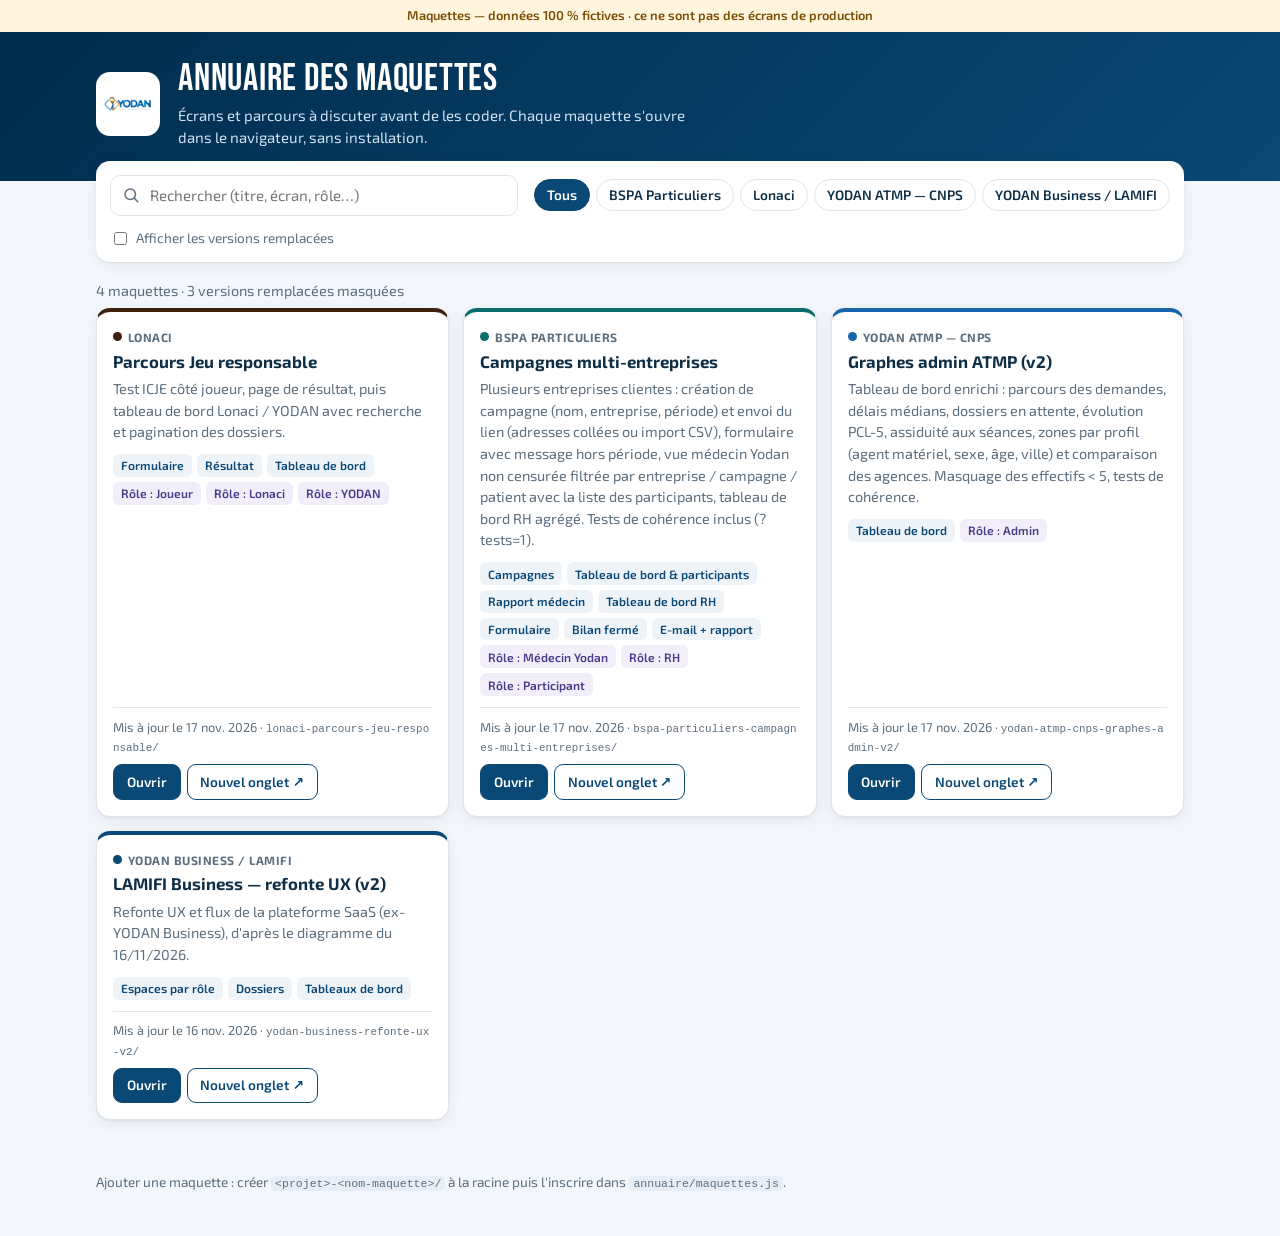
==== index.html @ f6413a4a "maj" ====
<!doctype html>
<html lang="fr">
<head>
  <meta charset="utf-8">
  <meta name="viewport" content="width=device-width, initial-scale=1">
  <title>Annuaire des maquettes YODAN</title>
  <meta name="robots" content="noindex">
  <link rel="preconnect" href="https://fonts.googleapis.com">
  <link rel="preconnect" href="https://fonts.gstatic.com" crossorigin>
  <link rel="stylesheet" href="https://fonts.googleapis.com/css2?family=Bebas+Neue&family=Exo+2:wght@400;500;600;700&display=swap">
  <link rel="stylesheet" href="annuaire/styles.css?v=2">
</head>
<body>
  <p class="banner">Maquettes — données 100 % fictives · ce ne sont pas des écrans de production</p>

  <header class="hero">
    <div class="wrap hero-in">
      <img src="annuaire/logo-yodan.png?v=1" alt="YODAN" class="logo">
      <div>
        <h1>Annuaire des maquettes</h1>
        <p class="lead">Écrans et parcours à discuter avant de les coder. Chaque maquette s'ouvre dans le navigateur, sans installation.</p>
      </div>
    </div>
  </header>

  <main class="wrap">
    <section class="tools" aria-label="Filtres">
      <label class="search">
        <span class="sr-only">Rechercher une maquette</span>
        <svg viewBox="0 0 24 24" aria-hidden="true"><circle cx="11" cy="11" r="7"/><line x1="16.5" y1="16.5" x2="21" y2="21"/></svg>
        <input type="search" id="q" placeholder="Rechercher (titre, écran, rôle…)" autocomplete="off">
      </label>
      <div class="chips" id="chips" role="group" aria-label="Filtrer par projet"></div>
      <label class="toggle">
        <input type="checkbox" id="show-old">
        <span>Afficher les versions remplacées</span>
      </label>
    </section>

    <p class="count" id="count" aria-live="polite"></p>
    <div id="list"></div>
  </main>

  <footer class="wrap foot">
    <p>Ajouter une maquette : créer <code>&lt;projet&gt;-&lt;nom-maquette&gt;/</code> à la racine puis l'inscrire dans <code>annuaire/maquettes.js</code>.</p>
  </footer>

  <script src="annuaire/maquettes.js?v=4"></script>
  <script src="annuaire/app.js?v=2"></script>
</body>
</html>
---- annuaire/styles.css ----
/* Annuaire des maquettes — charte YODAN. */
:root {
  --navy: #002D4D;
  --navy-2: #0A4875;
  --accent: #3C8FCB;
  --bg: #f3f6fa;
  --surface: #ffffff;
  --border: #e1e6ed;
  --text: #0f2f47;
  --muted: #5d6e7d;
  --radius: 14px;
  --shadow: 0 1px 2px rgba(16, 32, 40, .06), 0 4px 16px rgba(16, 32, 40, .06);
  --font-display: "Bebas Neue", "Arial Narrow", sans-serif;
  --font-body: "Exo 2", system-ui, -apple-system, "Segoe UI", Roboto, sans-serif;
}

* { box-sizing: border-box; }
html, body { margin: 0; }
body { font-family: var(--font-body); background: var(--bg); color: var(--text); font-size: 15px; line-height: 1.5; }
button, input { font: inherit; color: inherit; }
code { font-size: .85em; background: #e8eef5; padding: .1em .35em; border-radius: 5px; }
.sr-only { position: absolute; width: 1px; height: 1px; overflow: hidden; clip: rect(0 0 0 0); white-space: nowrap; }
.wrap { max-width: 1120px; margin: 0 auto; padding: 0 16px; }

.banner { margin: 0; padding: .4rem 16px; background: #fff4dc; color: #7a4d00; font-size: .8rem; font-weight: 600; text-align: center; }

.hero { background: linear-gradient(135deg, var(--navy), var(--navy-2)); color: #fff; padding: 28px 0 32px; }
.hero-in { display: flex; align-items: center; gap: 18px; }
.logo { width: 64px; height: 64px; object-fit: contain; background: #fff; border-radius: 14px; padding: 6px; flex-shrink: 0; }
.hero h1 { font-family: var(--font-display); font-weight: 400; font-size: 2.4rem; letter-spacing: .02em; line-height: 1; margin: 0 0 .35rem; }
.lead { margin: 0; color: #cfe3f3; max-width: 60ch; }

.tools { display: flex; flex-wrap: wrap; align-items: center; gap: 12px 16px; margin: -20px 0 0; padding: 14px; background: var(--surface); border-radius: var(--radius); box-shadow: var(--shadow); position: relative; }
.search { display: flex; align-items: center; gap: 8px; flex: 1 1 260px; padding: .45rem .7rem; border: 1px solid var(--border); border-radius: 10px; }
.search:focus-within { border-color: var(--accent); box-shadow: 0 0 0 3px rgba(60, 143, 203, .2); }
.search svg { width: 18px; height: 18px; fill: none; stroke: var(--muted); stroke-width: 2; stroke-linecap: round; flex-shrink: 0; }
.search input { border: 0; outline: 0; width: 100%; background: transparent; }
.chips { display: flex; flex-wrap: wrap; gap: 6px; }
.chip { border: 1px solid var(--border); background: var(--surface); border-radius: 999px; padding: .3rem .75rem; font-size: .85rem; font-weight: 600; cursor: pointer; }
.chip:hover { border-color: var(--accent); }
.chip[aria-pressed="true"] { background: var(--navy-2); border-color: var(--navy-2); color: #fff; }
.chip:focus-visible, .btn:focus-visible { outline: 3px solid var(--accent); outline-offset: 2px; }
.toggle { display: flex; align-items: center; gap: 6px; font-size: .85rem; color: var(--muted); cursor: pointer; }

.count { margin: 18px 0 6px; color: var(--muted); font-size: .9rem; }

.grid { margin: 0 0 28px; }
.card .proj { display: flex; align-items: center; gap: 6px; margin: 0 0 .3rem; font-size: .75rem; font-weight: 700; text-transform: uppercase; letter-spacing: .04em; color: var(--muted); }
.card .proj .dot { width: 9px; height: 9px; border-radius: 50%; background: var(--c, var(--accent)); }

.grid { display: grid; grid-template-columns: repeat(auto-fill, minmax(300px, 1fr)); gap: 14px; }
.card { display: flex; flex-direction: column; background: var(--surface); border: 1px solid var(--border); border-top: 4px solid var(--c, var(--accent)); border-radius: var(--radius); box-shadow: var(--shadow); padding: 16px; }
.card.old { opacity: .75; }
.card h3 { margin: 0 0 .35rem; font-size: 1.05rem; line-height: 1.3; }
.card p { margin: 0 0 .7rem; color: var(--muted); font-size: .9rem; }
.tags { display: flex; flex-wrap: wrap; gap: 5px; margin: 0 0 .7rem; padding: 0; list-style: none; }
.tags li { font-size: .75rem; font-weight: 600; padding: .15rem .5rem; border-radius: 6px; background: #eef3f8; color: var(--navy-2); }
.tags li.role { background: #f1eefa; color: #4a3a8a; }
.flag { display: inline-block; font-size: .72rem; font-weight: 700; padding: .1rem .45rem; border-radius: 6px; margin-right: 4px; vertical-align: middle; }
.flag.ref { background: #e4f6ec; color: #17693b; }
.flag.old { background: #fdecec; color: #a12d2d; }
.meta { margin-top: auto; padding-top: .6rem; border-top: 1px solid var(--border); display: flex; flex-wrap: wrap; align-items: center; justify-content: space-between; gap: 8px; font-size: .8rem; color: var(--muted); }
.meta code { background: transparent; padding: 0; word-break: break-all; }
.actions { display: flex; gap: 6px; }
.btn { display: inline-flex; align-items: center; gap: 4px; padding: .4rem .8rem; border-radius: 9px; font-size: .85rem; font-weight: 600; text-decoration: none; border: 1px solid var(--navy-2); }
.btn.primary { background: var(--navy-2); color: #fff; }
.btn.primary:hover { background: var(--navy); }
.btn.ghost { color: var(--navy-2); background: transparent; }
.btn.ghost:hover { background: #eef3f8; }
.see-v { font-size: .8rem; color: var(--navy-2); }

.empty { padding: 30px; text-align: center; background: var(--surface); border-radius: var(--radius); color: var(--muted); }
.foot { padding-top: 10px; padding-bottom: 30px; color: var(--muted); font-size: .85rem; }

@media (max-width: 600px) {
  .hero-in { align-items: flex-start; }
  .logo { width: 48px; height: 48px; }
  .hero h1 { font-size: 2rem; }
  .grid { grid-template-columns: 1fr; }
}
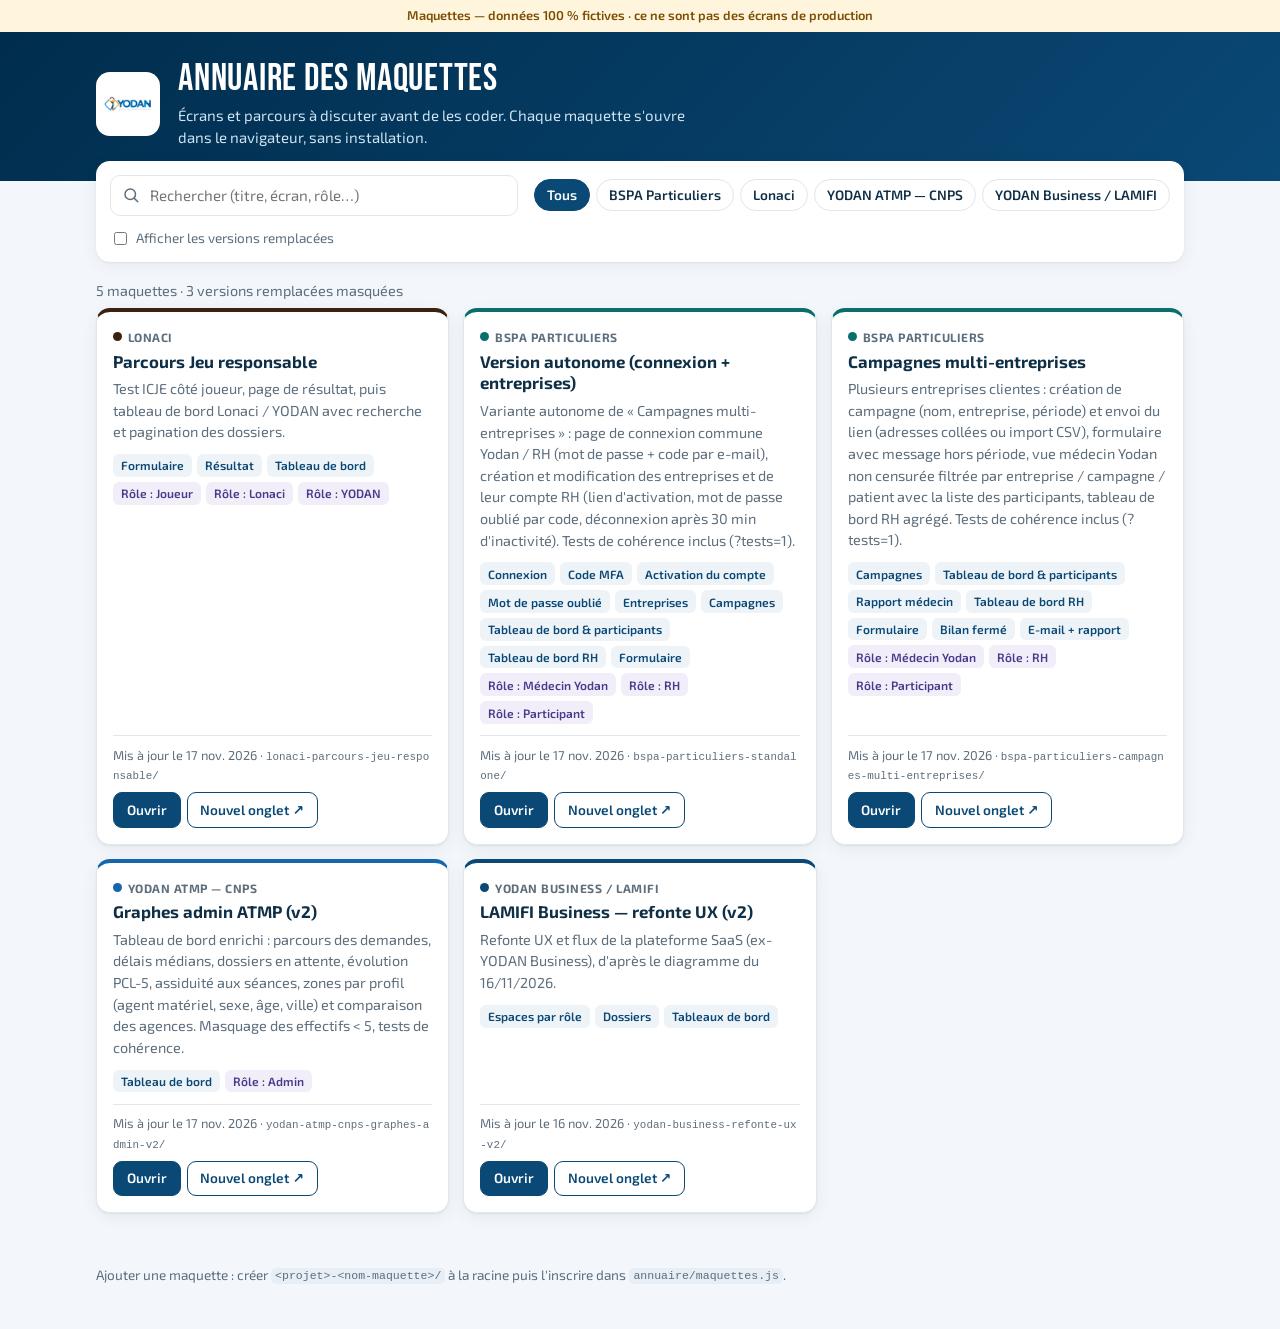
==== commit 785cff29: "maj 3" ====
--- a/index.html
+++ b/index.html
@@ -45,7 +45,7 @@
     <p>Ajouter une maquette : créer <code>&lt;projet&gt;-&lt;nom-maquette&gt;/</code> à la racine puis l'inscrire dans <code>annuaire/maquettes.js</code>.</p>
   </footer>
 
-  <script src="annuaire/maquettes.js?v=4"></script>
+  <script src="annuaire/maquettes.js?v=5"></script>
   <script src="annuaire/app.js?v=2"></script>
 </body>
 </html>
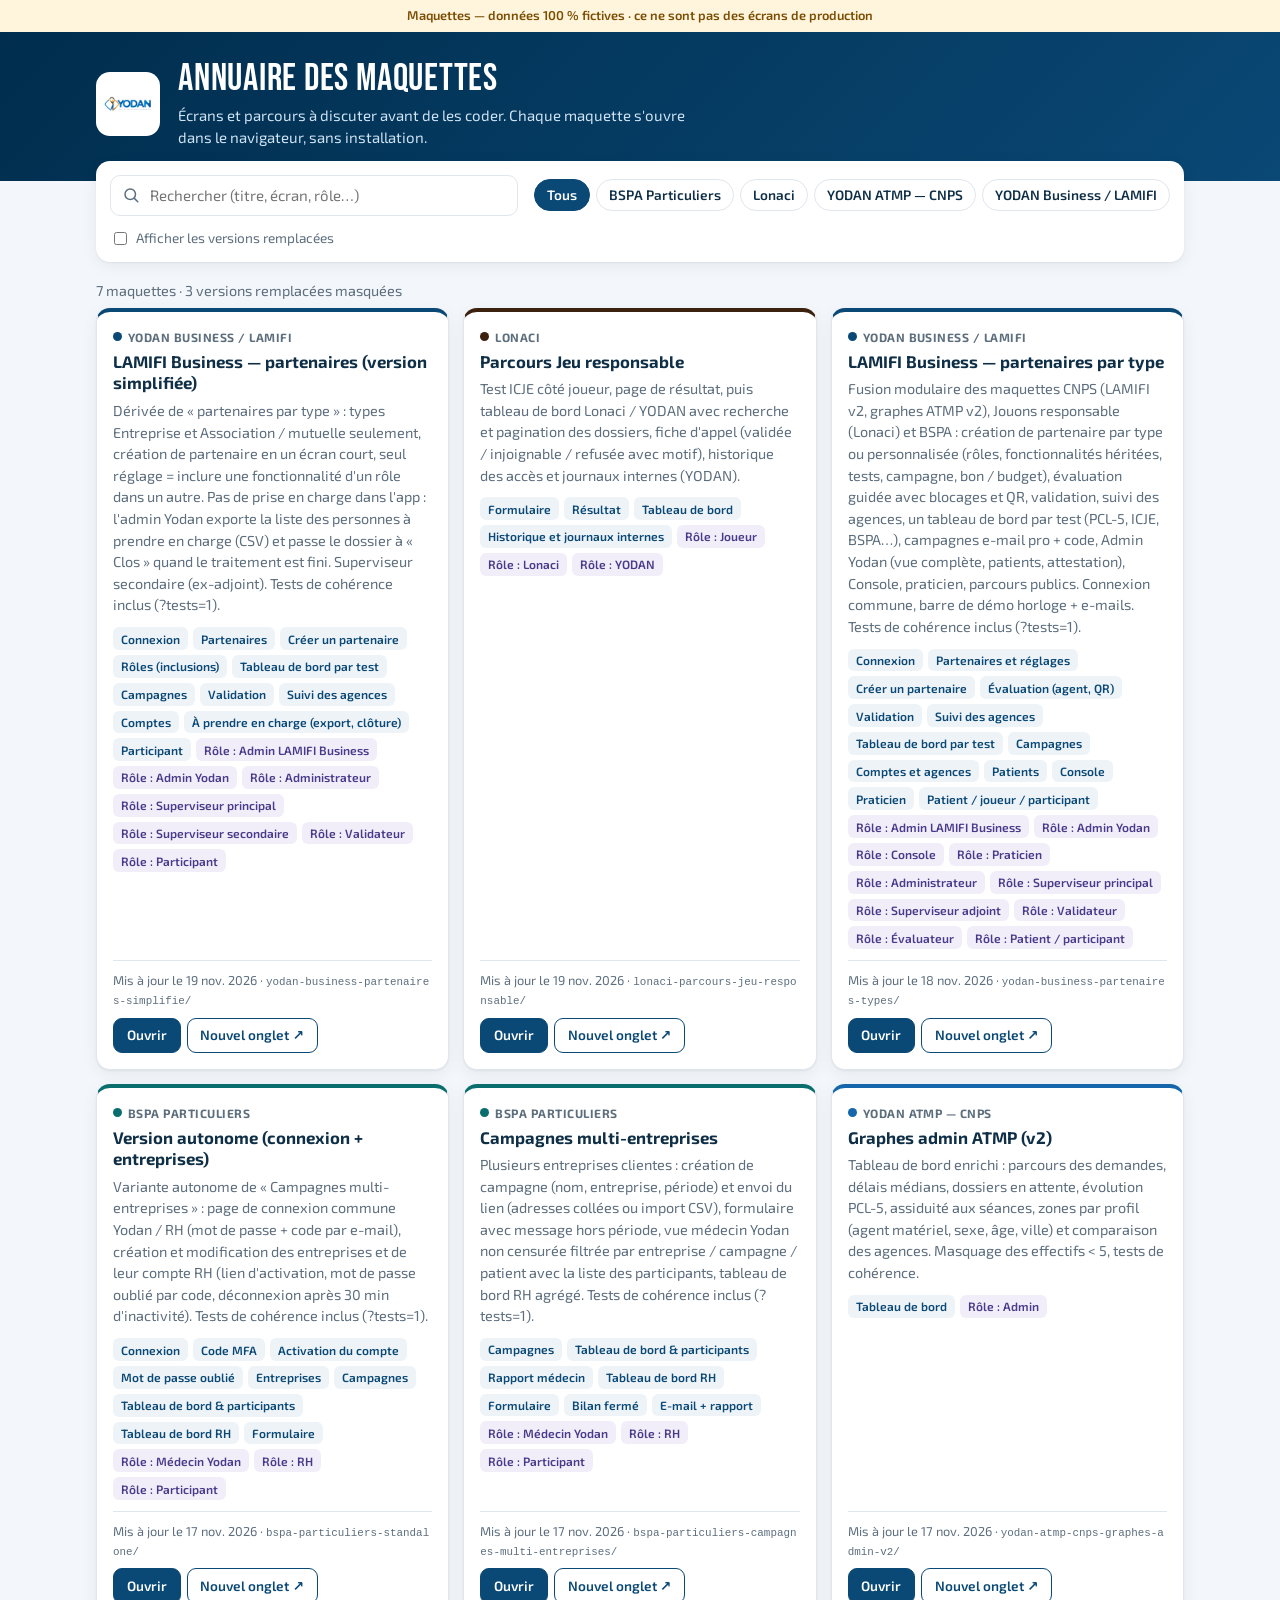
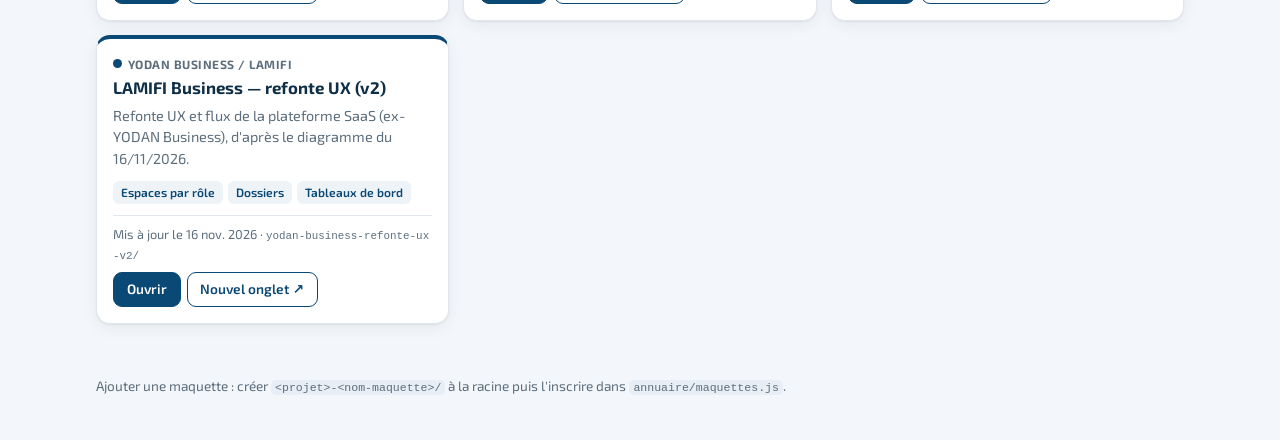
==== commit 9c1fc4bb: "maj 20/11/26" ====
--- a/index.html
+++ b/index.html
@@ -45,7 +45,7 @@
     <p>Ajouter une maquette : créer <code>&lt;projet&gt;-&lt;nom-maquette&gt;/</code> à la racine puis l'inscrire dans <code>annuaire/maquettes.js</code>.</p>
   </footer>
 
-  <script src="annuaire/maquettes.js?v=5"></script>
+  <script src="annuaire/maquettes.js?v=10"></script>
   <script src="annuaire/app.js?v=2"></script>
 </body>
 </html>
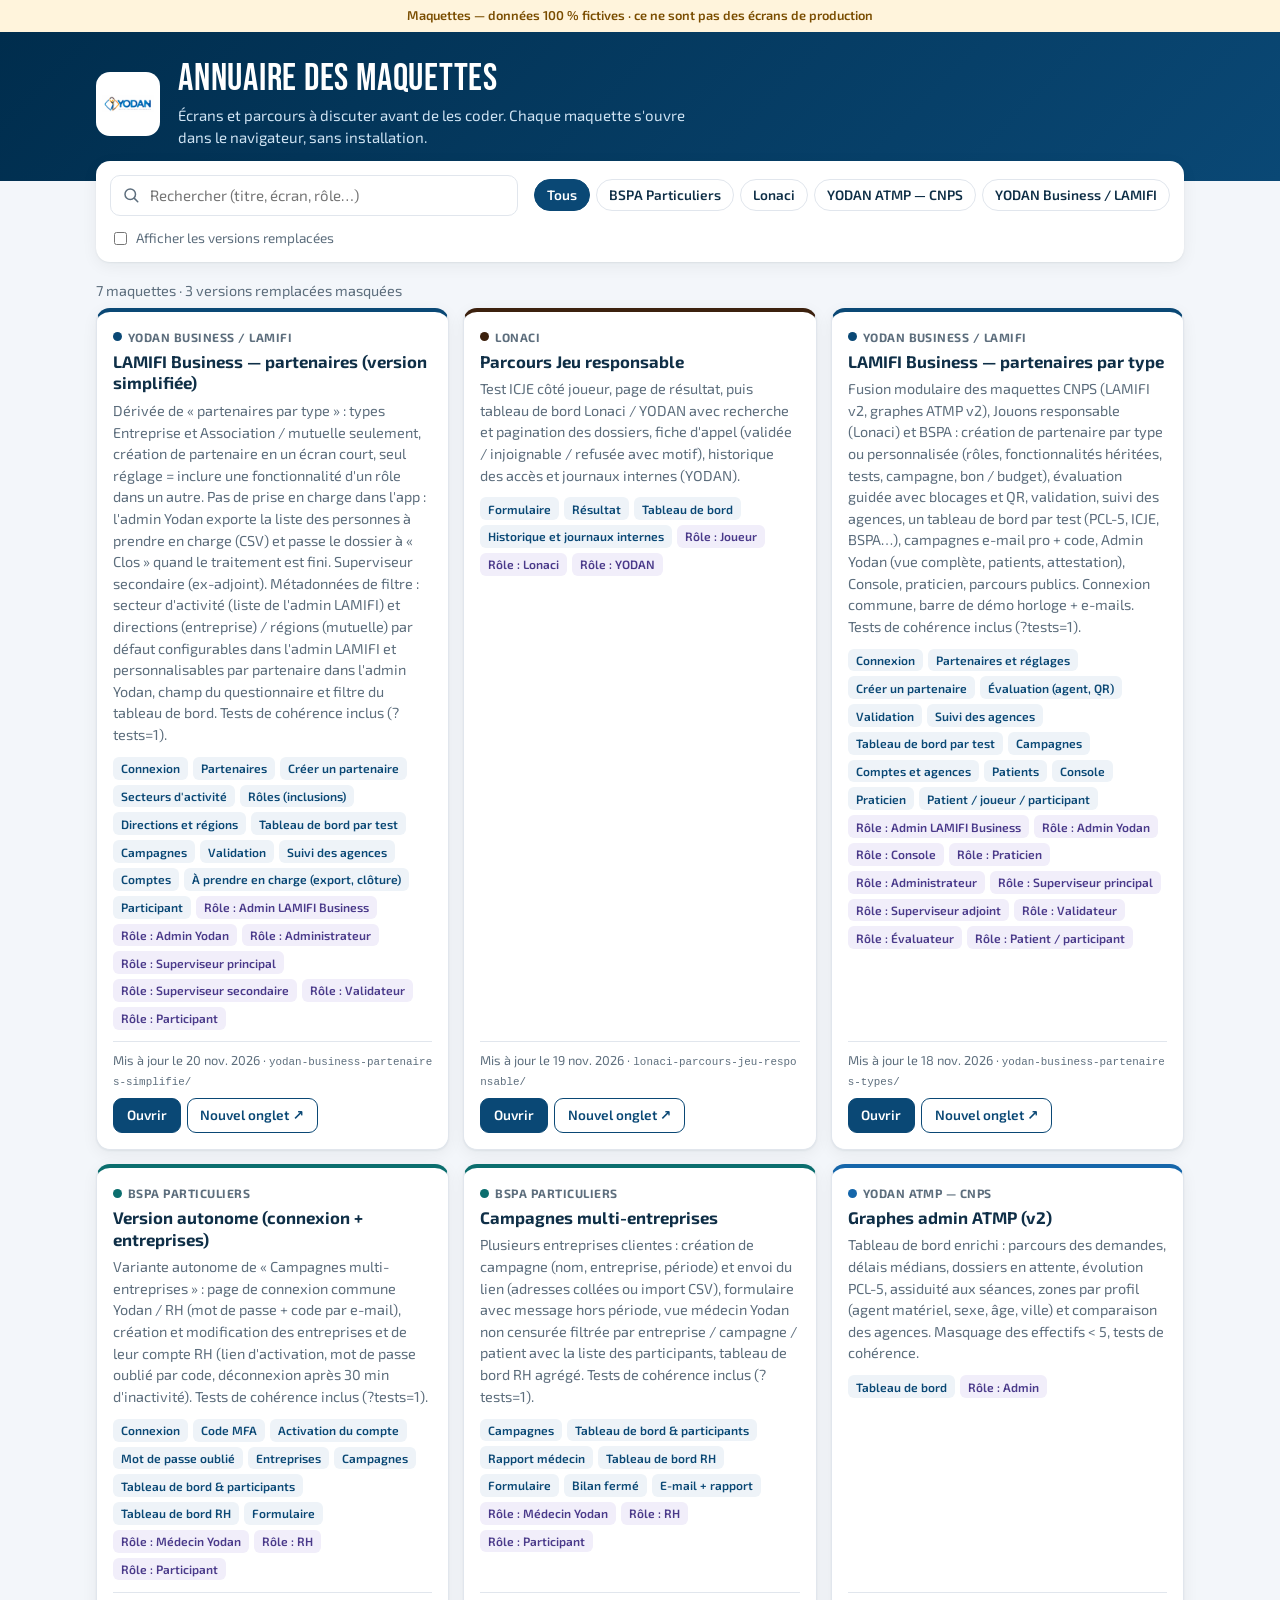
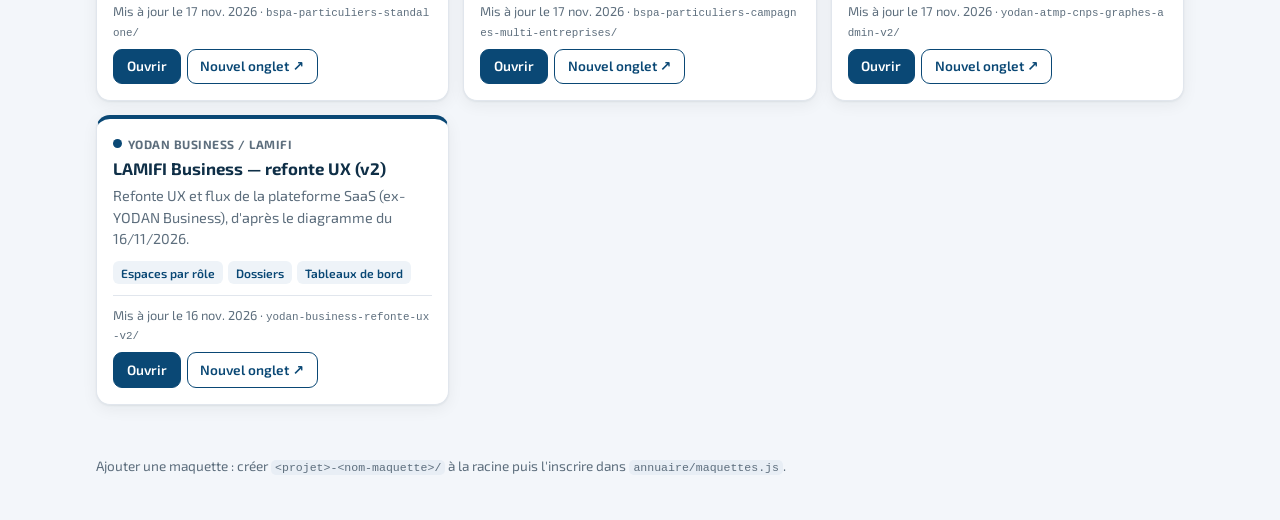
==== commit 4c5285a2: "maj 20-11-2026" ====
--- a/index.html
+++ b/index.html
@@ -45,7 +45,7 @@
     <p>Ajouter une maquette : créer <code>&lt;projet&gt;-&lt;nom-maquette&gt;/</code> à la racine puis l'inscrire dans <code>annuaire/maquettes.js</code>.</p>
   </footer>
 
-  <script src="annuaire/maquettes.js?v=10"></script>
+  <script src="annuaire/maquettes.js?v=11"></script>
   <script src="annuaire/app.js?v=2"></script>
 </body>
 </html>
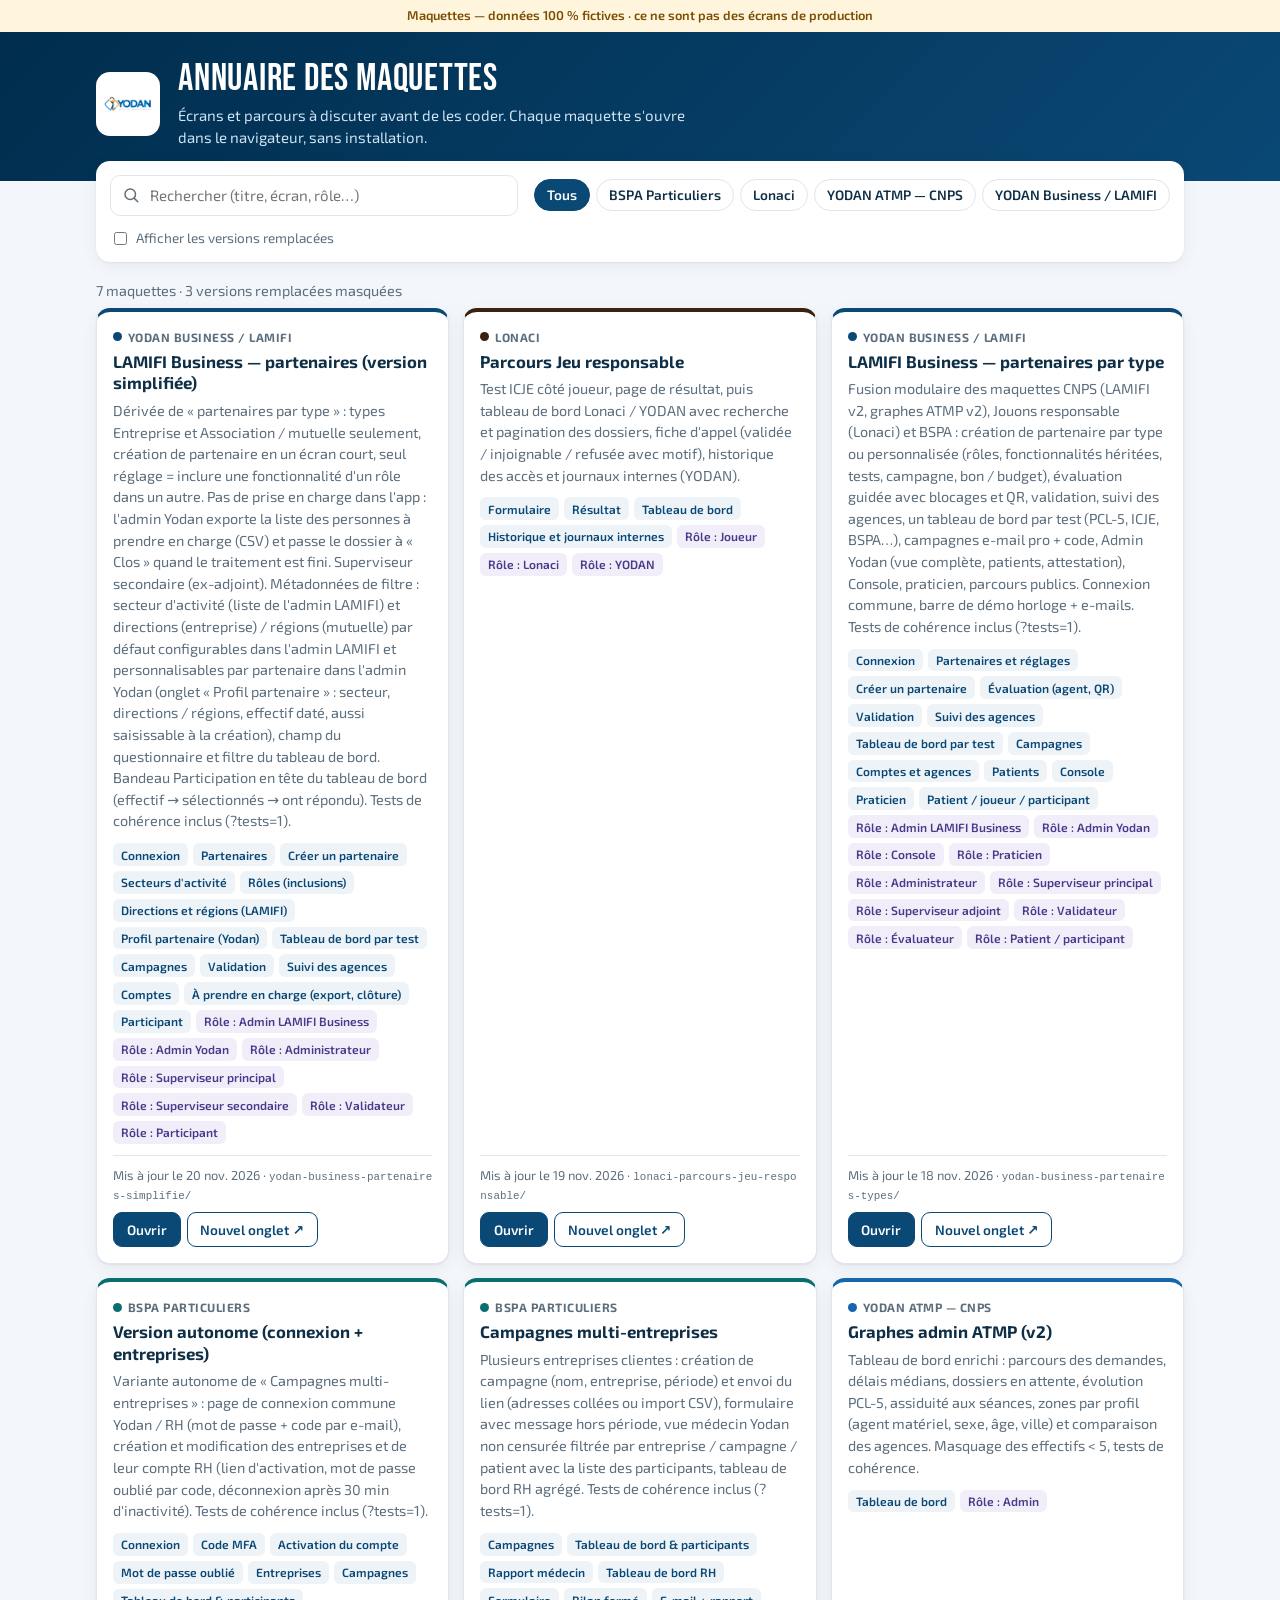
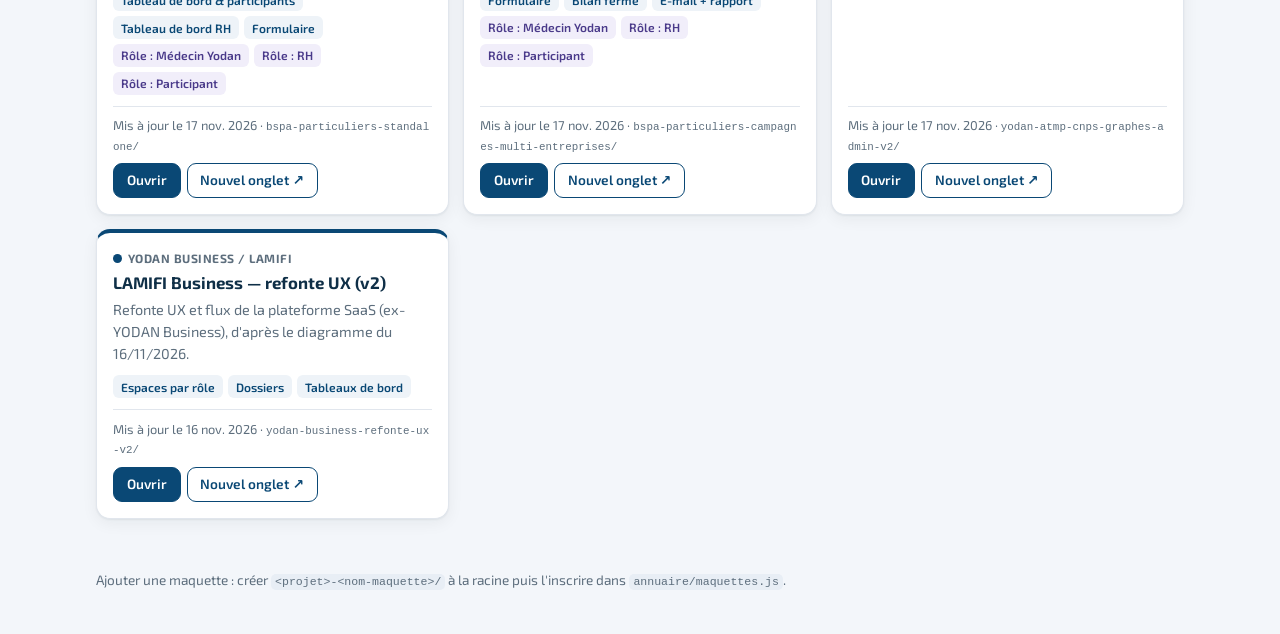
==== commit 35fb9dc7: "maj ent-mut" ====
--- a/index.html
+++ b/index.html
@@ -45,7 +45,7 @@
     <p>Ajouter une maquette : créer <code>&lt;projet&gt;-&lt;nom-maquette&gt;/</code> à la racine puis l'inscrire dans <code>annuaire/maquettes.js</code>.</p>
   </footer>
 
-  <script src="annuaire/maquettes.js?v=11"></script>
+  <script src="annuaire/maquettes.js?v=13"></script>
   <script src="annuaire/app.js?v=2"></script>
 </body>
 </html>
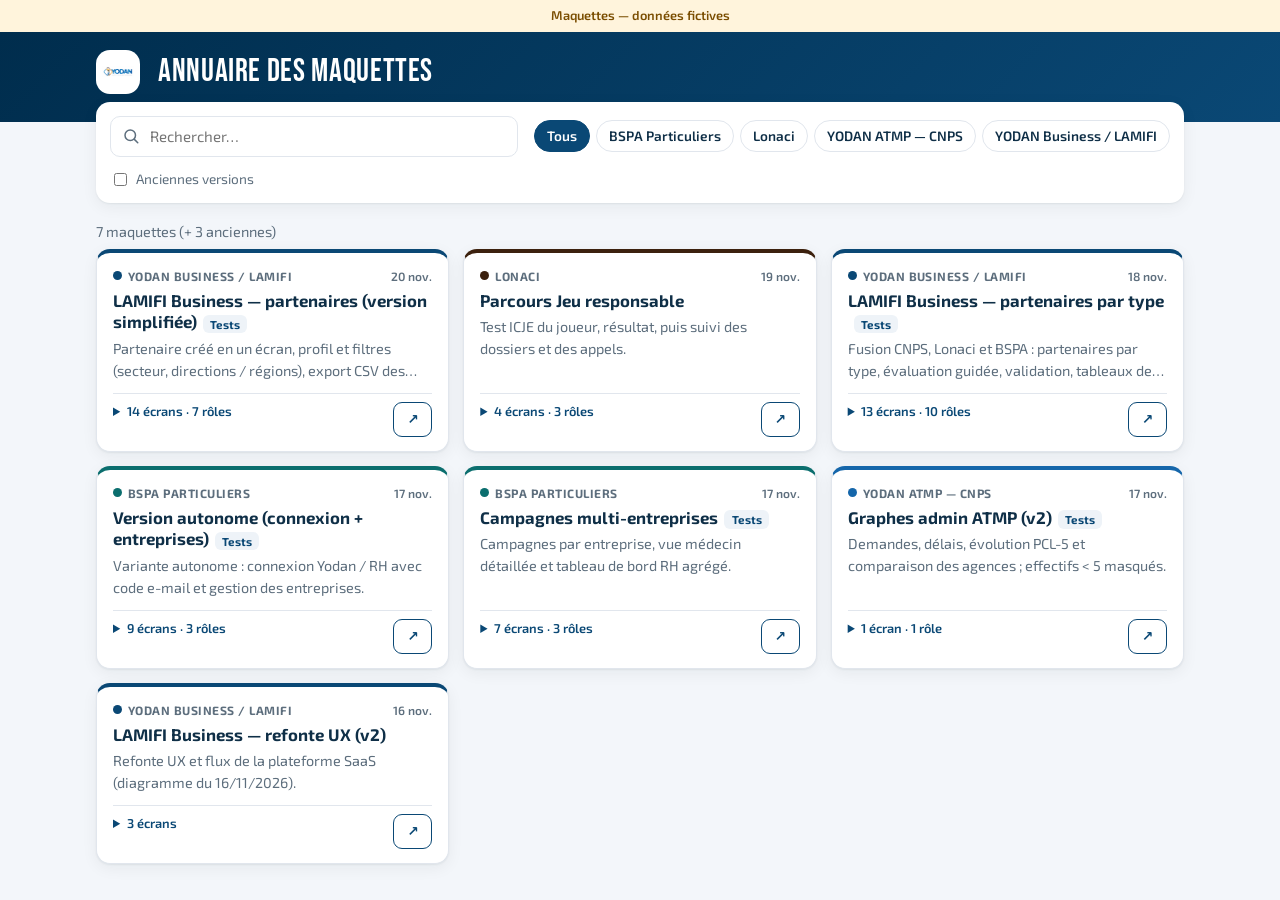
==== commit fc35caba: "maj ui" ====
--- a/index.html
+++ b/index.html
@@ -8,17 +8,16 @@
   <link rel="preconnect" href="https://fonts.googleapis.com">
   <link rel="preconnect" href="https://fonts.gstatic.com" crossorigin>
   <link rel="stylesheet" href="https://fonts.googleapis.com/css2?family=Bebas+Neue&family=Exo+2:wght@400;500;600;700&display=swap">
-  <link rel="stylesheet" href="annuaire/styles.css?v=2">
+  <link rel="stylesheet" href="annuaire/styles.css?v=3">
 </head>
 <body>
-  <p class="banner">Maquettes — données 100 % fictives · ce ne sont pas des écrans de production</p>
+  <p class="banner">Maquettes — données fictives</p>
 
   <header class="hero">
     <div class="wrap hero-in">
       <img src="annuaire/logo-yodan.png?v=1" alt="YODAN" class="logo">
       <div>
         <h1>Annuaire des maquettes</h1>
-        <p class="lead">Écrans et parcours à discuter avant de les coder. Chaque maquette s'ouvre dans le navigateur, sans installation.</p>
       </div>
     </div>
   </header>
@@ -28,12 +27,12 @@
       <label class="search">
         <span class="sr-only">Rechercher une maquette</span>
         <svg viewBox="0 0 24 24" aria-hidden="true"><circle cx="11" cy="11" r="7"/><line x1="16.5" y1="16.5" x2="21" y2="21"/></svg>
-        <input type="search" id="q" placeholder="Rechercher (titre, écran, rôle…)" autocomplete="off">
+        <input type="search" id="q" placeholder="Rechercher…" autocomplete="off">
       </label>
       <div class="chips" id="chips" role="group" aria-label="Filtrer par projet"></div>
       <label class="toggle">
         <input type="checkbox" id="show-old">
-        <span>Afficher les versions remplacées</span>
+        <span>Anciennes versions</span>
       </label>
     </section>
 
@@ -41,11 +40,7 @@
     <div id="list"></div>
   </main>
 
-  <footer class="wrap foot">
-    <p>Ajouter une maquette : créer <code>&lt;projet&gt;-&lt;nom-maquette&gt;/</code> à la racine puis l'inscrire dans <code>annuaire/maquettes.js</code>.</p>
-  </footer>
-
-  <script src="annuaire/maquettes.js?v=13"></script>
-  <script src="annuaire/app.js?v=2"></script>
+  <script src="annuaire/maquettes.js?v=14"></script>
+  <script src="annuaire/app.js?v=3"></script>
 </body>
 </html>
--- a/annuaire/styles.css
+++ b/annuaire/styles.css
@@ -24,11 +24,11 @@
 
 .banner { margin: 0; padding: .4rem 16px; background: #fff4dc; color: #7a4d00; font-size: .8rem; font-weight: 600; text-align: center; }
 
-.hero { background: linear-gradient(135deg, var(--navy), var(--navy-2)); color: #fff; padding: 28px 0 32px; }
+.hero { background: linear-gradient(135deg, var(--navy), var(--navy-2)); color: #fff; padding: 18px 0 28px; }
 .hero-in { display: flex; align-items: center; gap: 18px; }
-.logo { width: 64px; height: 64px; object-fit: contain; background: #fff; border-radius: 14px; padding: 6px; flex-shrink: 0; }
-.hero h1 { font-family: var(--font-display); font-weight: 400; font-size: 2.4rem; letter-spacing: .02em; line-height: 1; margin: 0 0 .35rem; }
-.lead { margin: 0; color: #cfe3f3; max-width: 60ch; }
+.logo { width: 44px; height: 44px; object-fit: contain; background: #fff; border-radius: 14px; padding: 6px; flex-shrink: 0; }
+.hero h1 { font-family: var(--font-display); font-weight: 400; font-size: 2rem; letter-spacing: .02em; line-height: 1; margin: 0; }
+
 
 .tools { display: flex; flex-wrap: wrap; align-items: center; gap: 12px 16px; margin: -20px 0 0; padding: 14px; background: var(--surface); border-radius: var(--radius); box-shadow: var(--shadow); position: relative; }
 .search { display: flex; align-items: center; gap: 8px; flex: 1 1 260px; padding: .45rem .7rem; border: 1px solid var(--border); border-radius: 10px; }
@@ -46,22 +46,34 @@
 
 .grid { margin: 0 0 28px; }
 .card .proj { display: flex; align-items: center; gap: 6px; margin: 0 0 .3rem; font-size: .75rem; font-weight: 700; text-transform: uppercase; letter-spacing: .04em; color: var(--muted); }
+.card .proj .date { margin-left: auto; font-weight: 600; text-transform: none; letter-spacing: 0; }
 .card .proj .dot { width: 9px; height: 9px; border-radius: 50%; background: var(--c, var(--accent)); }
 
 .grid { display: grid; grid-template-columns: repeat(auto-fill, minmax(300px, 1fr)); gap: 14px; }
-.card { display: flex; flex-direction: column; background: var(--surface); border: 1px solid var(--border); border-top: 4px solid var(--c, var(--accent)); border-radius: var(--radius); box-shadow: var(--shadow); padding: 16px; }
+.card { position: relative; display: flex; flex-direction: column; background: var(--surface); border: 1px solid var(--border); border-top: 4px solid var(--c, var(--accent)); border-radius: var(--radius); box-shadow: var(--shadow); padding: 14px 16px; }
 .card.old { opacity: .75; }
-.card h3 { margin: 0 0 .35rem; font-size: 1.05rem; line-height: 1.3; }
+.card h3 { margin: 0 0 .3rem; font-size: 1.05rem; line-height: 1.3; }
+.card h3 a { color: inherit; text-decoration: none; margin-right: 6px; }
+.card h3 a::after { content: ""; position: absolute; inset: 0; border-radius: var(--radius); }
+.card:hover { border-color: var(--c, var(--accent)); }
+.card h3 a:focus-visible { outline: none; }
+.card:focus-within { outline: 3px solid var(--accent); outline-offset: 2px; }
+.card .desc { display: -webkit-box; -webkit-line-clamp: 2; line-clamp: 2; -webkit-box-orient: vertical; overflow: hidden; }
+.see-v, .more, .meta .btn { position: relative; z-index: 1; }
+.more summary { cursor: pointer; font-weight: 600; color: var(--navy-2); }
+.more[open] .tags { margin-top: .5rem; }
 .card p { margin: 0 0 .7rem; color: var(--muted); font-size: .9rem; }
-.tags { display: flex; flex-wrap: wrap; gap: 5px; margin: 0 0 .7rem; padding: 0; list-style: none; }
+.tags { display: flex; flex-wrap: wrap; gap: 5px; margin: 0; padding: 0; list-style: none; }
 .tags li { font-size: .75rem; font-weight: 600; padding: .15rem .5rem; border-radius: 6px; background: #eef3f8; color: var(--navy-2); }
 .tags li.role { background: #f1eefa; color: #4a3a8a; }
+.flag.tst { background: #eef3f8; color: var(--navy-2); }
 .flag { display: inline-block; font-size: .72rem; font-weight: 700; padding: .1rem .45rem; border-radius: 6px; margin-right: 4px; vertical-align: middle; }
 .flag.ref { background: #e4f6ec; color: #17693b; }
 .flag.old { background: #fdecec; color: #a12d2d; }
-.meta { margin-top: auto; padding-top: .6rem; border-top: 1px solid var(--border); display: flex; flex-wrap: wrap; align-items: center; justify-content: space-between; gap: 8px; font-size: .8rem; color: var(--muted); }
+.meta { margin-top: auto; padding-top: .5rem; border-top: 1px solid var(--border); display: flex; flex-wrap: wrap; align-items: flex-start; justify-content: space-between; gap: 8px; font-size: .8rem; color: var(--muted); }
 .meta code { background: transparent; padding: 0; word-break: break-all; }
 .actions { display: flex; gap: 6px; }
+.meta .more { flex: 1; }
 .btn { display: inline-flex; align-items: center; gap: 4px; padding: .4rem .8rem; border-radius: 9px; font-size: .85rem; font-weight: 600; text-decoration: none; border: 1px solid var(--navy-2); }
 .btn.primary { background: var(--navy-2); color: #fff; }
 .btn.primary:hover { background: var(--navy); }
@@ -70,11 +82,9 @@
 .see-v { font-size: .8rem; color: var(--navy-2); }
 
 .empty { padding: 30px; text-align: center; background: var(--surface); border-radius: var(--radius); color: var(--muted); }
-.foot { padding-top: 10px; padding-bottom: 30px; color: var(--muted); font-size: .85rem; }
 
 @media (max-width: 600px) {
   .hero-in { align-items: flex-start; }
-  .logo { width: 48px; height: 48px; }
   .hero h1 { font-size: 2rem; }
   .grid { grid-template-columns: 1fr; }
 }
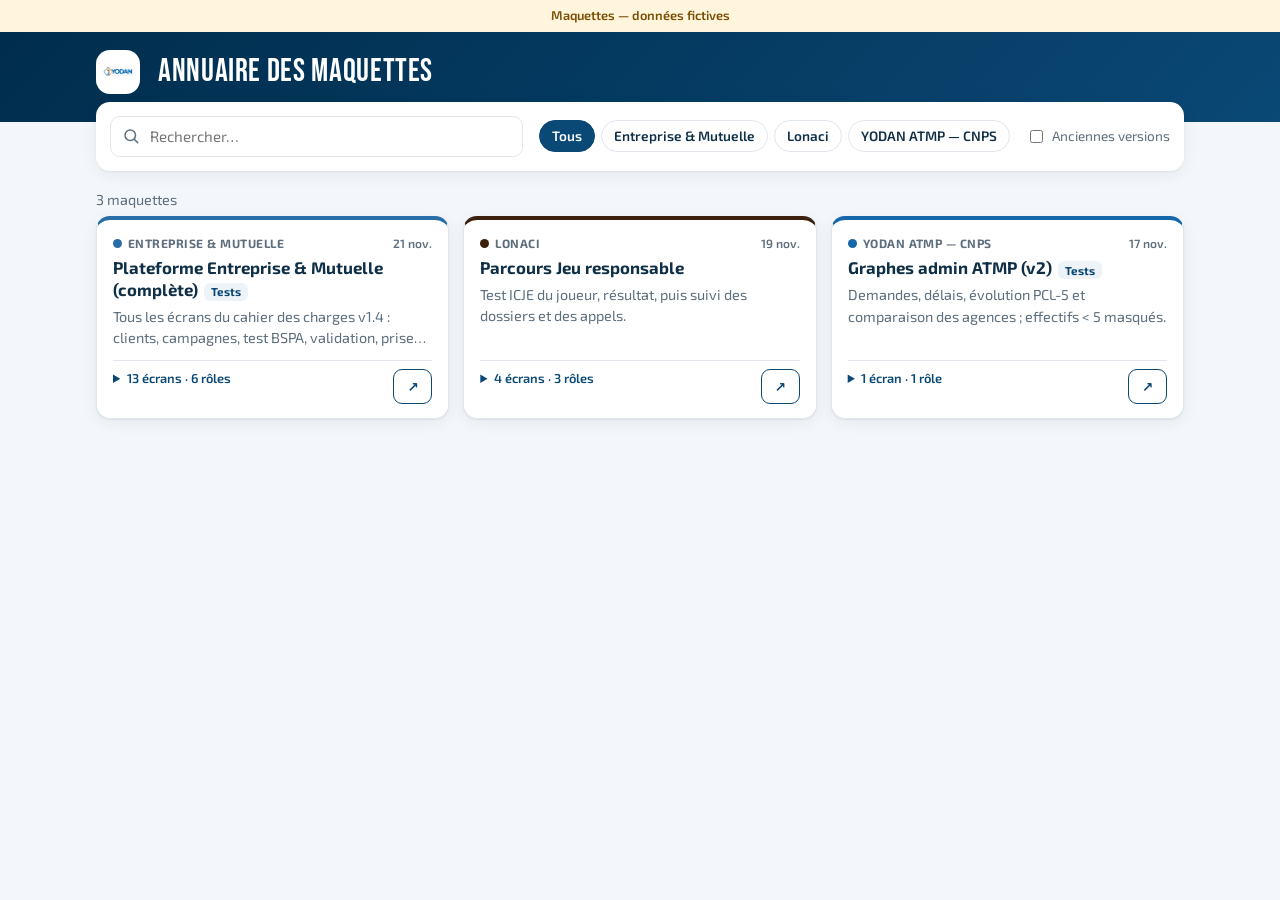
==== commit ecfd11b2: "maj" ====
--- a/index.html
+++ b/index.html
@@ -40,7 +40,7 @@
     <div id="list"></div>
   </main>
 
-  <script src="annuaire/maquettes.js?v=14"></script>
+  <script src="annuaire/maquettes.js?v=16"></script>
   <script src="annuaire/app.js?v=3"></script>
 </body>
 </html>
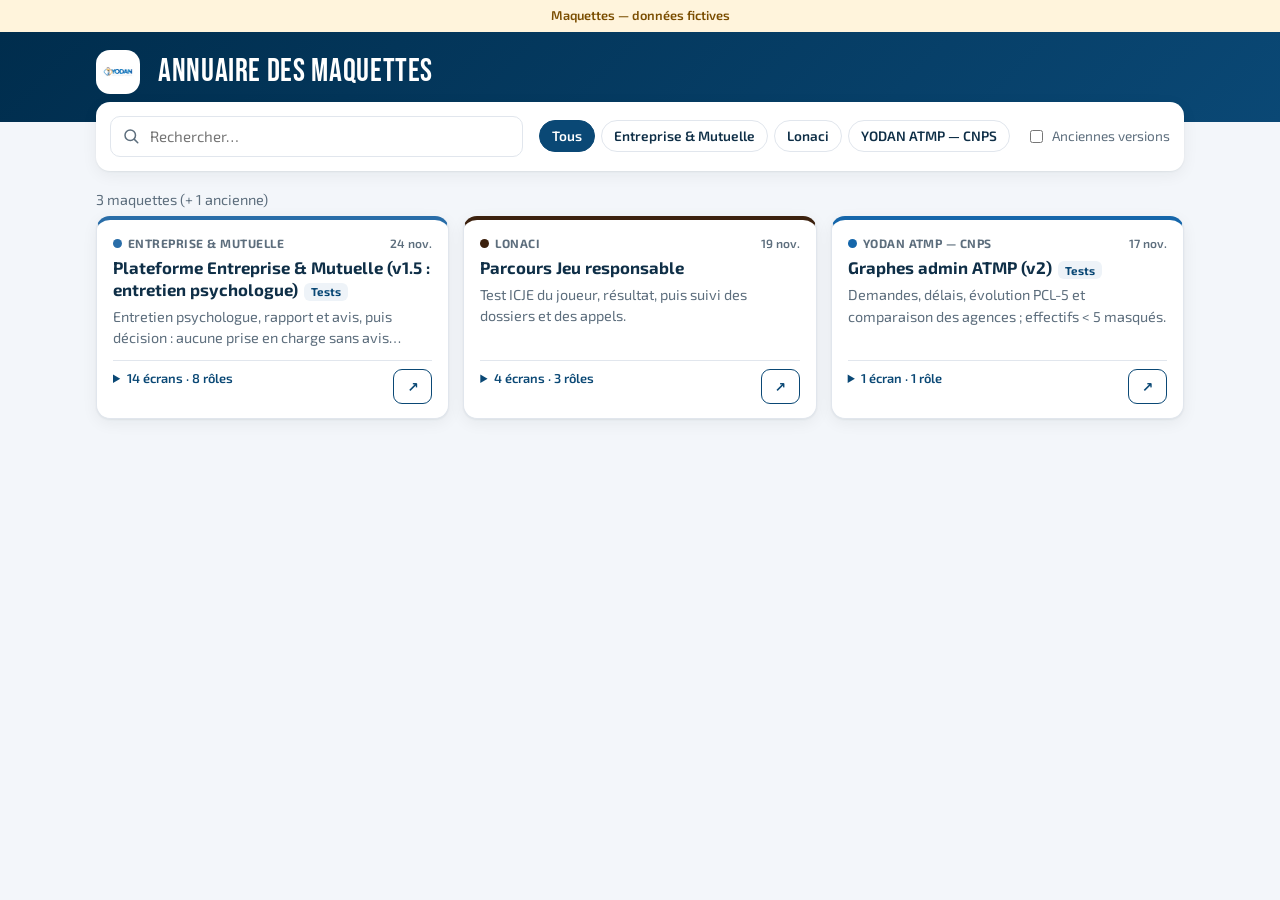
==== commit 892a95bb: "maj ent-mut" ====
--- a/index.html
+++ b/index.html
@@ -40,7 +40,7 @@
     <div id="list"></div>
   </main>
 
-  <script src="annuaire/maquettes.js?v=16"></script>
+  <script src="annuaire/maquettes.js?v=17"></script>
   <script src="annuaire/app.js?v=3"></script>
 </body>
 </html>
